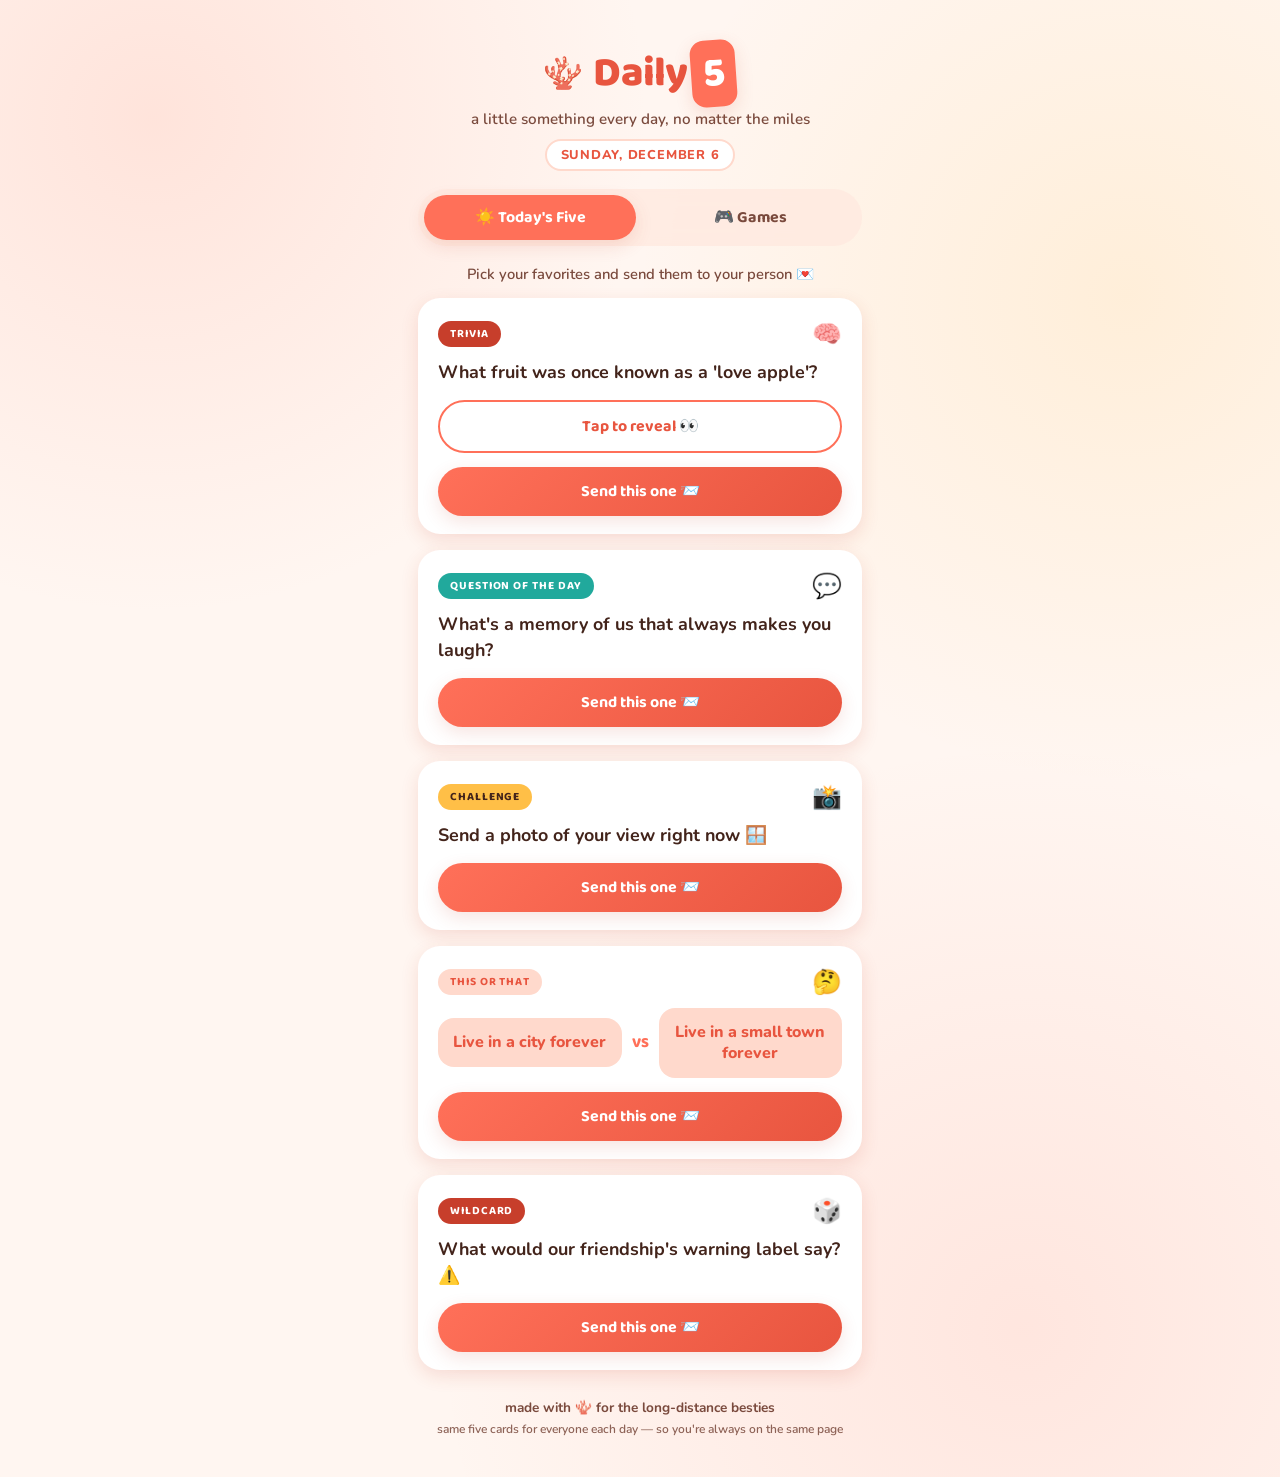
==== daily5/index.html @ 33b3934d "Refine Daily5: stricter link validation, compact iMessage layout, small-screen fit Reject tic-tac-to" ====
<!DOCTYPE html>
<html lang="en">
<head>
  <meta charset="UTF-8" />
  <meta name="viewport" content="width=device-width, initial-scale=1.0, viewport-fit=cover" />
  <title>Daily5 🪸 — trivia, questions & games for long-distance friends</title>
  <meta name="description" content="Five fresh cards a day for long-distance friends: trivia with a reveal, questions of the day, photo challenges, and turn-based games you play over Messages." />
  <meta property="og:title" content="Daily5 🪸" />
  <meta property="og:description" content="Five fresh cards a day for long-distance friends. Trivia, questions, challenges & games — right in Messages." />
  <meta property="og:type" content="website" />
  <meta property="og:url" content="https://trumooo.github.io/daily5/" />
  <meta property="og:image" content="https://trumooo.github.io/daily5/og-image.png" />
  <meta name="twitter:card" content="summary_large_image" />
  <meta name="theme-color" content="#ff7059" media="(prefers-color-scheme: light)" />
  <meta name="theme-color" content="#241310" media="(prefers-color-scheme: dark)" />
  <meta name="apple-mobile-web-app-capable" content="yes" />
  <meta name="apple-mobile-web-app-status-bar-style" content="default" />
  <meta name="apple-mobile-web-app-title" content="Daily5" />
  <link rel="manifest" href="manifest.webmanifest" />
  <link rel="apple-touch-icon" href="apple-touch-icon.png" />
  <link rel="icon" href="data:image/svg+xml,<svg xmlns='http://www.w3.org/2000/svg' viewBox='0 0 100 100'><text y='.9em' font-size='90'>🪸</text></svg>" />
  <link rel="preconnect" href="https://fonts.googleapis.com" />
  <link rel="preconnect" href="https://fonts.gstatic.com" crossorigin />
  <link href="https://fonts.googleapis.com/css2?family=Baloo+2:wght@700;800&family=Nunito:wght@400;600;700;800&display=swap" rel="stylesheet" />
  <link rel="stylesheet" href="styles.css" />
</head>
<body>
  <div class="app">

    <header class="header">
      <div class="logo-row">
        <span class="logo-coral" aria-hidden="true">🪸</span>
        <h1>Daily<span class="logo-five">5</span></h1>
      </div>
      <p class="tagline">a little something every day, no matter the miles</p>
      <p class="date-chip" id="date-chip"></p>
    </header>

    <nav class="tabs" id="tabs" aria-label="Sections">
      <button type="button" class="tab active" data-tab="today">☀️ Today's Five</button>
      <button type="button" class="tab" data-tab="games">🎮 Games</button>
    </nav>

    <noscript>
      <p class="hint">Daily5 needs JavaScript to shuffle today's cards — please enable it and refresh 🪸</p>
    </noscript>

    <main>
      <!-- Today's five cards -->
      <section id="view-today" class="view" aria-label="Today's five cards">
        <p class="hint">Pick your favorites and send them to your person 💌</p>
        <div id="deck"></div>
      </section>

      <!-- Games list -->
      <section id="view-games" class="view hidden" aria-label="Games">
        <p class="hint">Turn-based games that travel through Messages — like passing notes, but faster 📨</p>
        <div id="game-list"></div>
      </section>

      <!-- Single received card (opened from a shared link) -->
      <section id="view-card" class="view hidden" aria-label="Card sent to you">
        <button type="button" class="back-btn" data-back>← back to today's five</button>
        <div id="single-card"></div>
      </section>

      <!-- Tic-Tac-Toe -->
      <section id="view-ttt" class="view hidden" aria-label="Tic-Tac-Toe">
        <button type="button" class="back-btn" data-back>← back</button>
        <div class="game-head">
          <h2>⭕ Tic-Tac-Toe</h2>
          <span class="players-badge">👥 2 players</span>
        </div>
        <p class="game-status" id="ttt-status" aria-live="polite"></p>
        <div class="ttt-board" id="ttt-board" role="grid" aria-label="Tic-Tac-Toe board"></div>
        <div class="game-actions">
          <button type="button" class="btn btn-primary hidden" id="ttt-send">Send your move 📨</button>
          <button type="button" class="btn btn-ghost" id="ttt-reset">New game</button>
        </div>
      </section>

      <!-- Emoji Riddle -->
      <section id="view-emoji" class="view hidden" aria-label="Emoji Riddle">
        <button type="button" class="back-btn" data-back>← back</button>
        <div class="game-head">
          <h2>🧩 Emoji Riddle</h2>
          <span class="players-badge">👥 2 players</span>
        </div>

        <div id="emoji-compose">
          <p class="game-status">Write something in pure emoji — a movie, song, place, or inside joke — and let them sweat it out.</p>
          <label class="field">
            <span>Your emoji riddle</span>
            <input id="emoji-puzzle" type="text" inputmode="text" placeholder="🐠🔍 (Finding Nemo)" maxlength="40"
                   autocomplete="off" autocapitalize="off" enterkeyhint="next" />
          </label>
          <label class="field">
            <span>The answer (hidden until they tap reveal)</span>
            <input id="emoji-answer" type="text" placeholder="Finding Nemo" maxlength="60"
                   autocomplete="off" enterkeyhint="send" />
          </label>
          <div class="game-actions">
            <button type="button" class="btn btn-primary" id="emoji-send">Send riddle 📨</button>
          </div>
        </div>

        <div id="emoji-solve" class="hidden">
          <p class="game-status">Your friend sent you a riddle. Guess it out loud, then check yourself:</p>
          <div class="emoji-display" id="emoji-display"></div>
          <div class="reveal-wrap">
            <button type="button" class="btn btn-reveal" id="emoji-reveal">Tap to reveal 👀</button>
            <p class="answer hidden" id="emoji-answer-text" aria-live="polite"></p>
          </div>
          <div class="game-actions">
            <button type="button" class="btn btn-primary hidden" id="emoji-back-atcha">Send one back 🔁</button>
          </div>
        </div>
      </section>

      <!-- Trivia Battle -->
      <section id="view-battle" class="view hidden" aria-label="Trivia Battle">
        <button type="button" class="back-btn" data-back>← back</button>
        <div class="game-head">
          <h2>⚔️ Trivia Battle</h2>
          <span class="players-badge">👥 2 players</span>
        </div>
        <p class="game-status" id="battle-status" aria-live="polite">Five questions, same for both of you today. Answer honestly — friendship court is in session.</p>
        <div id="battle-arena"></div>
        <div class="game-actions">
          <button type="button" class="btn btn-primary hidden" id="battle-send">Send your score 📨</button>
          <button type="button" class="btn btn-ghost hidden" id="battle-again">Play today's set</button>
        </div>
      </section>
    </main>

    <footer class="footer">
      <p>made with 🪸 for the long-distance besties</p>
      <p class="footnote">same five cards for everyone each day — so you're always on the same page</p>
    </footer>
  </div>

  <div class="toast" id="toast" role="status" aria-live="polite"></div>

  <script src="content.js"></script>
  <script src="script.js"></script>
</body>
</html>
---- daily5/styles.css ----
/* ---------- Daily5 · coral theme ---------- */

:root {
  --coral: #ff7059;
  --coral-deep: #e8553f;
  --coral-dark: #c73e2b;
  --coral-soft: #ffb4a2;
  --peach: #ffd9cc;
  --cream: #fff6f1;
  --card: #ffffff;
  --ink: #43241b;
  --ink-soft: #7a4a3d;
  --teal: #21a99c;
  --gold: #ffbf47;
  --answer-bg: #fff3ef;
  --field-bg: #ffffff;
  --tabs-bg: rgba(255, 233, 224, 0.82);
  --shadow: 0 6px 18px rgba(199, 62, 43, 0.14);
  --radius: 22px;
  color-scheme: light dark;
}

@media (prefers-color-scheme: dark) {
  :root {
    --coral: #ff7d66;
    --coral-deep: #ff8f7a;
    --coral-dark: #b23a28;
    --coral-soft: #8a4636;
    --peach: #4a2b22;
    --cream: #241310;
    --card: #33201a;
    --ink: #ffe9e2;
    --ink-soft: #d9a696;
    --teal: #2ec4b6;
    --gold: #e0a52f;
    --answer-bg: #3f2419;
    --field-bg: #2b1a15;
    --tabs-bg: rgba(51, 32, 26, 0.85);
    --shadow: 0 6px 18px rgba(0, 0, 0, 0.35);
  }
}

* { margin: 0; padding: 0; box-sizing: border-box; }

html { -webkit-text-size-adjust: 100%; }

body {
  font-family: "Nunito", -apple-system, BlinkMacSystemFont, sans-serif;
  -webkit-font-smoothing: antialiased;
  -webkit-tap-highlight-color: transparent;
  background: var(--cream);
  background-image:
    radial-gradient(circle at 12% 8%, rgba(255, 180, 162, 0.28) 0, transparent 28%),
    radial-gradient(circle at 88% 20%, rgba(255, 191, 71, 0.14) 0, transparent 30%),
    radial-gradient(circle at 80% 90%, rgba(255, 112, 89, 0.12) 0, transparent 35%);
  color: var(--ink);
  min-height: 100vh;
  padding: env(safe-area-inset-top) env(safe-area-inset-right) env(safe-area-inset-bottom) env(safe-area-inset-left);
}

button, input { touch-action: manipulation; }

:focus-visible {
  outline: 3px solid var(--coral);
  outline-offset: 2px;
}

.view:focus { outline: none; }

.app {
  max-width: 480px;
  margin: 0 auto;
  padding: 24px 18px 40px;
}

/* ---------- header ---------- */

.header { text-align: center; margin-bottom: 18px; }

.logo-row {
  display: flex;
  align-items: center;
  justify-content: center;
  gap: 10px;
}

.logo-coral { font-size: 2rem; }

.header h1 {
  font-family: "Baloo 2", "Nunito", sans-serif;
  font-weight: 800;
  font-size: 2.6rem;
  letter-spacing: -0.02em;
  color: var(--coral-deep);
}

.logo-five {
  display: inline-block;
  background: var(--coral);
  color: #fff;
  border-radius: 14px;
  padding: 0 12px;
  margin-left: 4px;
  transform: rotate(-4deg);
  box-shadow: var(--shadow);
}

.tagline {
  color: var(--ink-soft);
  font-size: 0.95rem;
  font-weight: 600;
  margin-top: 2px;
}

.date-chip {
  display: inline-block;
  margin-top: 10px;
  background: var(--card);
  border: 2px solid var(--peach);
  color: var(--coral-deep);
  font-weight: 800;
  font-size: 0.8rem;
  letter-spacing: 0.06em;
  text-transform: uppercase;
  border-radius: 999px;
  padding: 5px 14px;
}

/* ---------- tabs ---------- */

.tabs {
  position: sticky;
  top: calc(env(safe-area-inset-top) + 8px);
  z-index: 10;
  display: flex;
  gap: 8px;
  background: var(--tabs-bg);
  -webkit-backdrop-filter: blur(10px);
  backdrop-filter: blur(10px);
  padding: 6px;
  border-radius: 999px;
  margin-bottom: 18px;
}

.tab {
  flex: 1;
  border: none;
  background: transparent;
  font-family: "Baloo 2", sans-serif;
  font-weight: 700;
  font-size: 1rem;
  color: var(--ink-soft);
  padding: 10px 0;
  border-radius: 999px;
  cursor: pointer;
  transition: all 0.18s ease;
}

.tab.active {
  background: var(--coral);
  color: #fff;
  box-shadow: var(--shadow);
}

/* ---------- views / cards ---------- */

.hidden { display: none !important; }

.hint {
  text-align: center;
  color: var(--ink-soft);
  font-size: 0.92rem;
  font-weight: 600;
  margin-bottom: 14px;
}

.card {
  background: var(--card);
  border-radius: var(--radius);
  box-shadow: var(--shadow);
  padding: 18px 18px 16px;
  margin-bottom: 16px;
  border: 2px solid transparent;
  transition: transform 0.15s ease;
  animation: rise 0.35s ease backwards;
}

#deck .card:nth-child(2) { animation-delay: 0.05s; }
#deck .card:nth-child(3) { animation-delay: 0.1s; }
#deck .card:nth-child(4) { animation-delay: 0.15s; }
#deck .card:nth-child(5) { animation-delay: 0.2s; }

@keyframes rise {
  from { transform: translateY(10px); opacity: 0; }
  to { transform: translateY(0); opacity: 1; }
}

.card:active { transform: scale(0.99); }

.card-top {
  display: flex;
  align-items: center;
  justify-content: space-between;
  margin-bottom: 10px;
}

.badge {
  font-family: "Baloo 2", sans-serif;
  font-weight: 700;
  font-size: 0.72rem;
  letter-spacing: 0.08em;
  text-transform: uppercase;
  padding: 4px 12px;
  border-radius: 999px;
  color: #fff;
}

.badge-trivia   { background: var(--coral-dark); }
.badge-qotd     { background: var(--teal); }
.badge-challenge{ background: var(--gold); color: #43241b; }
.badge-thisOrThat { background: var(--peach); color: var(--coral-deep); }
.badge-wildcard { background: var(--coral-dark); }

.card-emoji { font-size: 1.5rem; }

.card-text {
  font-size: 1.12rem;
  font-weight: 700;
  line-height: 1.45;
  margin-bottom: 14px;
  overflow-wrap: break-word;
}

/* this-or-that pills */
.tot-row {
  display: flex;
  align-items: center;
  gap: 10px;
  margin-bottom: 14px;
}

.tot-option {
  flex: 1;
  background: var(--peach);
  color: var(--coral-deep);
  font-weight: 800;
  text-align: center;
  border-radius: 16px;
  padding: 14px 10px;
  font-size: 1rem;
  line-height: 1.3;
}

.tot-vs {
  font-family: "Baloo 2", sans-serif;
  font-weight: 800;
  color: var(--coral);
  font-size: 0.9rem;
}

/* reveal */
.reveal-wrap { margin-bottom: 14px; }

.answer {
  background: var(--answer-bg);
  border: 2px dashed var(--coral-soft);
  border-radius: 14px;
  padding: 12px 14px;
  font-weight: 800;
  color: var(--coral-deep);
  font-size: 1.05rem;
  overflow-wrap: break-word;
  animation: pop 0.25s ease;
}

@keyframes pop {
  0% { transform: scale(0.9); opacity: 0; }
  100% { transform: scale(1); opacity: 1; }
}

/* ---------- buttons ---------- */

.btn {
  font-family: "Baloo 2", sans-serif;
  font-weight: 700;
  font-size: 1rem;
  border: none;
  border-radius: 999px;
  padding: 12px 22px;
  min-height: 44px;
  cursor: pointer;
  user-select: none;
  -webkit-user-select: none;
  transition: transform 0.12s ease, box-shadow 0.12s ease;
}

.btn:active { transform: scale(0.96); }

.btn:disabled { cursor: default; }

.btn-primary {
  background: linear-gradient(135deg, #ff7059 0%, #e8553f 100%);
  color: #fff;
  box-shadow: var(--shadow);
  width: 100%;
}

.btn-reveal {
  background: var(--card);
  color: var(--coral-deep);
  border: 2px solid var(--coral);
  width: 100%;
}

.btn-ghost {
  background: transparent;
  color: var(--ink-soft);
  border: 2px solid var(--peach);
  width: 100%;
}

@media (hover: hover) {
  .btn-primary:hover, .btn-reveal:hover {
    transform: translateY(-1px);
    box-shadow: 0 8px 22px rgba(199, 62, 43, 0.22);
  }
}

.card-actions { display: flex; flex-direction: column; gap: 8px; }

.back-btn {
  background: none;
  border: none;
  color: var(--coral-deep);
  font-family: "Nunito", sans-serif;
  font-weight: 800;
  font-size: 0.95rem;
  cursor: pointer;
  padding: 4px 0;
  margin-bottom: 12px;
}

/* ---------- games ---------- */

.game-card {
  display: flex;
  align-items: center;
  gap: 14px;
  background: var(--card);
  border-radius: var(--radius);
  box-shadow: var(--shadow);
  padding: 16px;
  margin-bottom: 14px;
  cursor: pointer;
  border: 2px solid transparent;
  width: 100%;
  text-align: left;
  font-family: inherit;
  color: inherit;
  user-select: none;
  -webkit-user-select: none;
  transition: border-color 0.15s ease, transform 0.12s ease;
}

.game-card:hover { border-color: var(--coral-soft); }
.game-card:active { transform: scale(0.98); }

.game-emoji {
  font-size: 2rem;
  background: var(--peach);
  border-radius: 16px;
  width: 58px;
  height: 58px;
  display: flex;
  align-items: center;
  justify-content: center;
  flex-shrink: 0;
}

.game-info { flex: 1; }

.game-info h3 {
  font-family: "Baloo 2", sans-serif;
  font-size: 1.15rem;
  color: var(--ink);
}

.game-info p {
  color: var(--ink-soft);
  font-size: 0.86rem;
  font-weight: 600;
  line-height: 1.35;
  margin-top: 2px;
}

.players-badge {
  display: inline-block;
  background: var(--coral);
  color: #fff;
  font-family: "Baloo 2", sans-serif;
  font-weight: 700;
  font-size: 0.72rem;
  letter-spacing: 0.05em;
  text-transform: uppercase;
  border-radius: 999px;
  padding: 4px 10px;
  white-space: nowrap;
}

.game-head {
  display: flex;
  align-items: center;
  justify-content: space-between;
  flex-wrap: wrap;
  gap: 6px 10px;
  margin-bottom: 8px;
}

.game-head h2 {
  font-family: "Baloo 2", sans-serif;
  font-size: 1.5rem;
  color: var(--coral-deep);
}

.game-status {
  color: var(--ink-soft);
  font-weight: 700;
  font-size: 0.95rem;
  margin-bottom: 16px;
  line-height: 1.4;
}

.game-actions {
  display: flex;
  flex-direction: column;
  gap: 8px;
  margin-top: 16px;
}

/* tic-tac-toe */
.ttt-board {
  display: grid;
  grid-template-columns: repeat(3, 1fr);
  gap: 10px;
  max-width: 320px;
  margin: 0 auto;
}

.ttt-cell {
  aspect-ratio: 1;
  background: var(--card);
  border: 2px solid var(--peach);
  border-radius: 18px;
  font-size: 2.4rem;
  font-family: "Baloo 2", sans-serif;
  cursor: pointer;
  display: flex;
  align-items: center;
  justify-content: center;
  box-shadow: var(--shadow);
  user-select: none;
  -webkit-user-select: none;
  transition: transform 0.1s ease;
}

.ttt-cell:not(:disabled):hover { border-color: var(--coral); }
.ttt-cell:active { transform: scale(0.94); }
.ttt-cell:disabled { cursor: default; }

.ttt-cell.win {
  background: var(--peach);
  border-color: var(--coral);
  animation: winpulse 0.6s ease 2;
}

@keyframes winpulse {
  50% { transform: scale(1.06); }
}

/* emoji riddle */
.field { display: block; margin-bottom: 12px; }

.field span {
  display: block;
  font-weight: 800;
  font-size: 0.85rem;
  color: var(--ink-soft);
  margin-bottom: 6px;
}

.field input {
  width: 100%;
  font-family: "Nunito", sans-serif;
  font-size: 1.1rem;
  font-weight: 700;
  color: var(--ink);
  background: var(--field-bg);
  border: 2px solid var(--peach);
  border-radius: 16px;
  padding: 13px 15px;
  outline: none;
}

.field input:focus { border-color: var(--coral); }

.field input::placeholder { color: var(--ink-soft); opacity: 0.6; }

.emoji-display {
  background: var(--card);
  border-radius: var(--radius);
  box-shadow: var(--shadow);
  font-size: 2.6rem;
  text-align: center;
  padding: 30px 16px;
  margin-bottom: 16px;
  line-height: 1.4;
  word-break: break-word;
}

/* trivia battle */
.battle-q {
  background: var(--card);
  border-radius: var(--radius);
  box-shadow: var(--shadow);
  padding: 16px;
  margin-bottom: 12px;
}

.battle-q .qnum {
  font-family: "Baloo 2", sans-serif;
  font-weight: 700;
  font-size: 0.75rem;
  color: var(--coral);
  text-transform: uppercase;
  letter-spacing: 0.08em;
}

.battle-q .qtext {
  font-weight: 700;
  font-size: 1.02rem;
  line-height: 1.4;
  margin: 6px 0 12px;
  overflow-wrap: break-word;
}

.score-row { display: flex; gap: 8px; }

.score-row .btn { flex: 1; padding: 10px 8px; font-size: 0.9rem; }

.btn-yes { background: var(--teal); color: #fff; }
.btn-no  { background: var(--peach); color: var(--coral-deep); }

.btn-yes:disabled:not(.picked), .btn-no:disabled:not(.picked) { opacity: 0.35; }
.btn-yes.picked, .btn-no.picked { outline: 3px solid var(--coral-dark); }

.battle-result {
  text-align: center;
  background: var(--card);
  border-radius: var(--radius);
  box-shadow: var(--shadow);
  padding: 24px 18px;
  margin-bottom: 12px;
}

.battle-result .big {
  font-family: "Baloo 2", sans-serif;
  font-size: 1.8rem;
  color: var(--coral-deep);
  margin-bottom: 6px;
}

.battle-result p { color: var(--ink-soft); font-weight: 700; }

/* ---------- footer & toast ---------- */

.footer {
  text-align: center;
  margin-top: 28px;
  color: var(--ink-soft);
  font-weight: 700;
  font-size: 0.85rem;
}

.footnote { font-size: 0.75rem; font-weight: 600; opacity: 0.85; margin-top: 4px; }

.toast {
  position: fixed;
  left: 50%;
  bottom: calc(env(safe-area-inset-bottom) + 28px);
  transform: translateX(-50%) translateY(80px);
  background: #2b1712;
  color: #fff;
  font-weight: 700;
  font-size: 0.9rem;
  padding: 12px 20px;
  border-radius: 999px;
  opacity: 0;
  transition: all 0.25s ease;
  pointer-events: none;
  z-index: 50;
  max-width: 90vw;
  text-align: center;
}

.toast.show {
  opacity: 1;
  transform: translateX(-50%) translateY(0);
}

@media (min-width: 520px) {
  .app { padding-top: 40px; }
}

/* very narrow phones (e.g. iPhone SE) */
@media (max-width: 350px) {
  .header h1 { font-size: 2.1rem; }
  .logo-coral { font-size: 1.6rem; }
  .tab { font-size: 0.9rem; }
  .tot-option { font-size: 0.9rem; padding: 12px 8px; }
  .score-row { flex-direction: column; }
}

/* compact layout inside the Messages drawer (?imsg=1) */
.imsg .tagline,
.imsg .date-chip,
.imsg .footer { display: none; }

.imsg .header { margin-bottom: 10px; }
.imsg .header h1 { font-size: 1.7rem; }
.imsg .logo-coral { font-size: 1.3rem; }
.imsg .logo-five { border-radius: 9px; padding: 0 8px; }
.imsg .app { padding: 10px 14px 20px; }
.imsg .hint { display: none; }

@media (prefers-reduced-motion: reduce) {
  *, *::before, *::after {
    animation-duration: 0.01ms !important;
    animation-iteration-count: 1 !important;
    transition-duration: 0.01ms !important;
  }
}
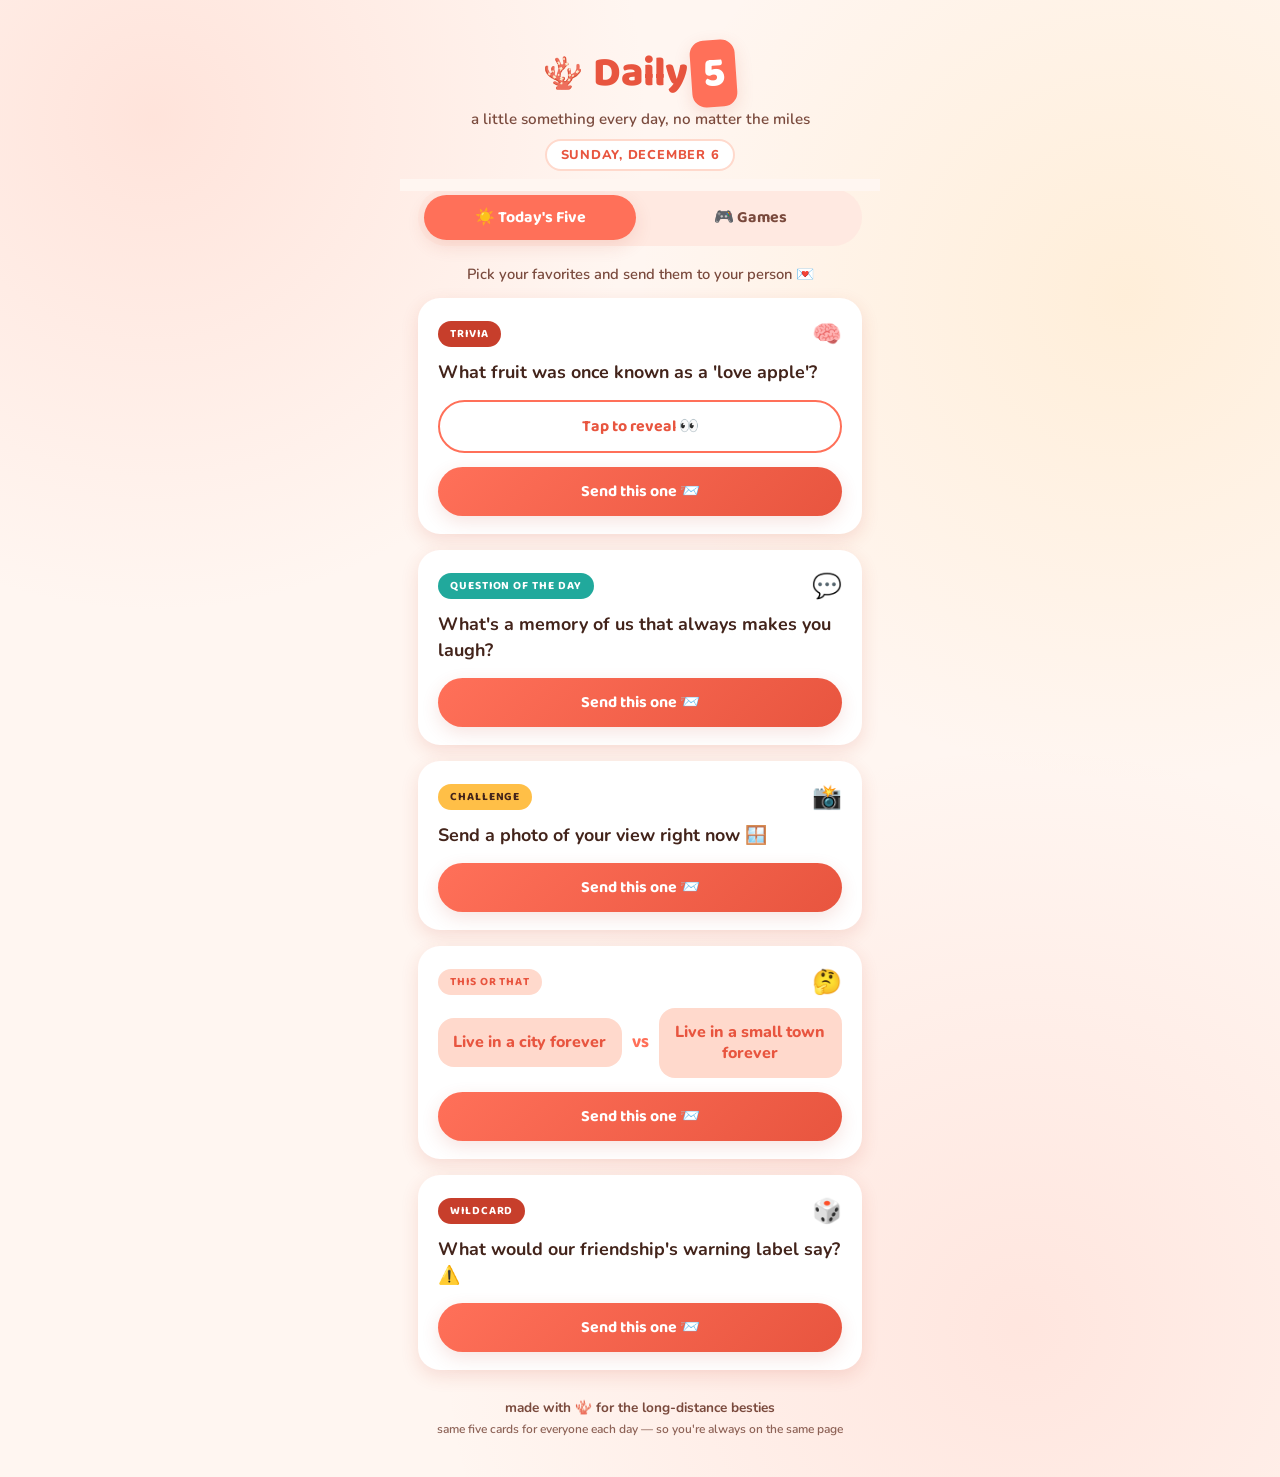
==== commit 33630f38: "Make Trivia Battle shareable before finishing The battle screen previously had no share affordance u" ====
--- a/daily5/index.html
+++ b/daily5/index.html
@@ -49,6 +49,10 @@
       <!-- Today's five cards -->
       <section id="view-today" class="view" aria-label="Today's five cards">
         <p class="hint">Pick your favorites and send them to your person 💌</p>
+        <div class="deck-notice hidden" id="deck-notice" role="status">
+          <span>🌏 Showing <strong id="deck-notice-date"></strong> — your friend's today, synced so you see the same five.</span>
+          <button type="button" class="notice-btn" id="deck-today-btn">See my today →</button>
+        </div>
         <div id="deck"></div>
       </section>
 
@@ -117,6 +121,51 @@
         </div>
       </section>
 
+      <!-- Pictionary -->
+      <section id="view-pict" class="view hidden" aria-label="Pictionary">
+        <button type="button" class="back-btn" data-back>← back</button>
+        <div class="game-head">
+          <h2>🎨 Pictionary</h2>
+          <span class="players-badge">👥 2 players</span>
+        </div>
+
+        <div id="pict-compose">
+          <p class="game-status">Draw your word below — no letters, no numbers! They'll watch it appear and guess.</p>
+          <div class="word-row">
+            <label class="field">
+              <span>Your word (hidden until they reveal)</span>
+              <input id="pict-word" type="text" maxlength="24" autocomplete="off" enterkeyhint="done" />
+            </label>
+            <button type="button" class="btn-dice" id="pict-dice" aria-label="Shuffle to a new random word">🎲</button>
+          </div>
+          <div class="pict-canvas-wrap">
+            <canvas class="pict-canvas" id="pict-canvas" aria-label="Drawing canvas — draw with your finger or mouse"></canvas>
+          </div>
+          <div class="pict-toolbar">
+            <button type="button" class="btn btn-ghost" id="pict-undo">↩️ Undo</button>
+            <button type="button" class="btn btn-ghost" id="pict-clear">🧽 Clear</button>
+          </div>
+          <div class="game-actions">
+            <button type="button" class="btn btn-primary" id="pict-send">Send drawing 📨</button>
+          </div>
+        </div>
+
+        <div id="pict-solve" class="hidden">
+          <p class="game-status">Your friend drew this masterpiece. What is it?!</p>
+          <div class="pict-canvas-wrap">
+            <canvas class="pict-canvas" id="pict-canvas2" aria-label="Your friend's drawing"></canvas>
+          </div>
+          <div class="reveal-wrap pict-reveal-wrap">
+            <button type="button" class="btn btn-reveal" id="pict-reveal">Tap to reveal the word 👀</button>
+            <p class="answer hidden" id="pict-word-text" aria-live="polite"></p>
+          </div>
+          <div class="game-actions">
+            <button type="button" class="btn btn-ghost" id="pict-replay">Watch it again ▶️</button>
+            <button type="button" class="btn btn-primary hidden" id="pict-back-atcha">Draw one back 🎨</button>
+          </div>
+        </div>
+      </section>
+
       <!-- Trivia Battle -->
       <section id="view-battle" class="view hidden" aria-label="Trivia Battle">
         <button type="button" class="back-btn" data-back>← back</button>
@@ -125,9 +174,11 @@
           <span class="players-badge">👥 2 players</span>
         </div>
         <p class="game-status" id="battle-status" aria-live="polite">Five questions, same for both of you today. Answer honestly — friendship court is in session.</p>
+        <p class="battle-progress hidden" id="battle-progress" aria-live="polite"></p>
         <div id="battle-arena"></div>
         <div class="game-actions">
           <button type="button" class="btn btn-primary hidden" id="battle-send">Send your score 📨</button>
+          <button type="button" class="btn btn-ghost" id="battle-invite">Challenge a friend 📨</button>
           <button type="button" class="btn btn-ghost hidden" id="battle-again">Play today's set</button>
         </div>
       </section>
--- a/daily5/styles.css
+++ b/daily5/styles.css
@@ -14,7 +14,8 @@
   --gold: #ffbf47;
   --answer-bg: #fff3ef;
   --field-bg: #ffffff;
-  --tabs-bg: rgba(255, 233, 224, 0.82);
+  --tabs-bg: rgba(255, 233, 224, 0.97);
+  --tabs-solid: #ffe9e0;
   --shadow: 0 6px 18px rgba(199, 62, 43, 0.14);
   --radius: 22px;
   color-scheme: light dark;
@@ -35,7 +36,8 @@
     --gold: #e0a52f;
     --answer-bg: #3f2419;
     --field-bg: #2b1a15;
-    --tabs-bg: rgba(51, 32, 26, 0.85);
+    --tabs-bg: rgba(51, 32, 26, 0.97);
+    --tabs-solid: #33201a;
     --shadow: 0 6px 18px rgba(0, 0, 0, 0.35);
   }
 }
@@ -142,6 +144,33 @@
   margin-bottom: 18px;
 }
 
+/* Solid strip covering the gap between the viewport top and the floating
+   bar — without it, card text scrolls visibly through the gap and reads
+   as overlapping. */
+.tabs::after {
+  content: "";
+  position: absolute;
+  left: -18px;
+  right: -18px;
+  bottom: calc(100% - 2px);
+  height: calc(env(safe-area-inset-top) + 12px);
+  background: var(--cream);
+}
+
+/* Browsers without backdrop-filter get a fully opaque bar (plus an opaque
+   strip behind the pill's rounded corners) — otherwise cards scrolling
+   underneath show through as overlapping text. */
+@supports not ((backdrop-filter: blur(1px)) or (-webkit-backdrop-filter: blur(1px))) {
+  .tabs { background: var(--tabs-solid); }
+  .tabs::before {
+    content: "";
+    position: absolute;
+    inset: -10px -18px -4px;
+    background: var(--cream);
+    z-index: -1;
+  }
+}
+
 .tab {
   flex: 1;
   border: none;
@@ -174,6 +203,36 @@
   margin-bottom: 14px;
 }
 
+.deck-notice {
+  display: flex;
+  flex-direction: column;
+  gap: 10px;
+  background: var(--card);
+  border: 2px dashed var(--teal);
+  border-radius: 18px;
+  padding: 14px 16px;
+  margin-bottom: 16px;
+  color: var(--ink-soft);
+  font-weight: 700;
+  font-size: 0.9rem;
+  line-height: 1.4;
+}
+
+.deck-notice strong { color: var(--teal); }
+
+.notice-btn {
+  align-self: flex-start;
+  font-family: "Baloo 2", sans-serif;
+  font-weight: 700;
+  font-size: 0.9rem;
+  background: var(--teal);
+  color: #fff;
+  border: none;
+  border-radius: 999px;
+  padding: 8px 18px;
+  cursor: pointer;
+}
+
 .card {
   background: var(--card);
   border-radius: var(--radius);
@@ -183,6 +242,7 @@
   border: 2px solid transparent;
   transition: transform 0.15s ease;
   animation: rise 0.35s ease backwards;
+  scroll-margin-top: 90px;
 }
 
 #deck .card:nth-child(2) { animation-delay: 0.05s; }
@@ -201,7 +261,29 @@
   display: flex;
   align-items: center;
   justify-content: space-between;
+  flex-wrap: wrap;
+  gap: 6px 10px;
   margin-bottom: 10px;
+}
+
+.card-top-left {
+  display: flex;
+  align-items: center;
+  gap: 8px;
+  flex-wrap: wrap;
+}
+
+.sent-chip {
+  font-family: "Baloo 2", sans-serif;
+  font-weight: 700;
+  font-size: 0.68rem;
+  letter-spacing: 0.05em;
+  text-transform: uppercase;
+  background: var(--teal);
+  color: #fff;
+  border-radius: 999px;
+  padding: 3px 10px;
+  animation: pop 0.25s ease;
 }
 
 .badge {
@@ -241,6 +323,7 @@
 
 .tot-option {
   flex: 1;
+  min-width: 0;
   background: var(--peach);
   color: var(--coral-deep);
   font-weight: 800;
@@ -249,6 +332,7 @@
   padding: 14px 10px;
   font-size: 1rem;
   line-height: 1.3;
+  overflow-wrap: anywhere;
 }
 
 .tot-vs {
@@ -345,7 +429,8 @@
 .game-card {
   display: flex;
   align-items: center;
-  gap: 14px;
+  flex-wrap: wrap;
+  gap: 12px 14px;
   background: var(--card);
   border-radius: var(--radius);
   box-shadow: var(--shadow);
@@ -377,7 +462,7 @@
   flex-shrink: 0;
 }
 
-.game-info { flex: 1; }
+.game-info { flex: 1; min-width: 160px; }
 
 .game-info h3 {
   font-family: "Baloo 2", sans-serif;
@@ -392,6 +477,32 @@
   line-height: 1.35;
   margin-top: 2px;
 }
+
+.game-side {
+  display: flex;
+  flex-direction: column;
+  align-items: flex-end;
+  gap: 8px;
+  margin-left: auto;
+}
+
+.btn-invite {
+  font-family: "Baloo 2", sans-serif;
+  font-weight: 700;
+  font-size: 0.85rem;
+  background: var(--card);
+  color: var(--coral-deep);
+  border: 2px solid var(--coral);
+  border-radius: 999px;
+  padding: 7px 16px;
+  min-height: 36px;
+  cursor: pointer;
+  white-space: nowrap;
+  transition: transform 0.12s ease;
+}
+
+.btn-invite:active { transform: scale(0.94); }
+.btn-invite:disabled { cursor: default; }
 
 .players-badge {
   display: inline-block;
@@ -464,6 +575,13 @@
 }
 
 .ttt-cell:not(:disabled):hover { border-color: var(--coral); }
+
+@media (hover: hover) {
+  .ttt-cell:not(:disabled):empty:hover::after {
+    content: attr(data-preview);
+    opacity: 0.35;
+  }
+}
 .ttt-cell:active { transform: scale(0.94); }
 .ttt-cell:disabled { cursor: default; }
 
@@ -517,13 +635,74 @@
   word-break: break-word;
 }
 
+/* pictionary */
+.word-row {
+  display: flex;
+  gap: 8px;
+  align-items: flex-end;
+  margin-bottom: 12px;
+}
+
+.word-row .field { flex: 1; margin-bottom: 0; }
+
+.btn-dice {
+  width: 54px;
+  height: 54px;
+  flex-shrink: 0;
+  font-size: 1.5rem;
+  background: var(--card);
+  border: 2px solid var(--peach);
+  border-radius: 16px;
+  cursor: pointer;
+  transition: transform 0.12s ease;
+}
+
+.btn-dice:active { transform: rotate(-20deg) scale(0.92); }
+
+.pict-canvas-wrap {
+  background: #fffdfb;
+  border: 2px solid var(--peach);
+  border-radius: var(--radius);
+  box-shadow: var(--shadow);
+  overflow: hidden;
+}
+
+.pict-canvas {
+  display: block;
+  width: 100%;
+  aspect-ratio: 1;
+  touch-action: none;
+  cursor: crosshair;
+}
+
+#pict-canvas2 { cursor: default; }
+
+.pict-toolbar {
+  display: flex;
+  gap: 8px;
+  margin-top: 10px;
+}
+
+.pict-toolbar .btn { flex: 1; }
+
+.pict-reveal-wrap { margin-top: 14px; }
+
 /* trivia battle */
+.battle-progress {
+  font-family: "Baloo 2", sans-serif;
+  font-weight: 700;
+  font-size: 0.85rem;
+  color: var(--teal);
+  margin: -8px 0 14px;
+}
+
 .battle-q {
   background: var(--card);
   border-radius: var(--radius);
   box-shadow: var(--shadow);
   padding: 16px;
   margin-bottom: 12px;
+  scroll-margin-top: 90px;
 }
 
 .battle-q .qnum {
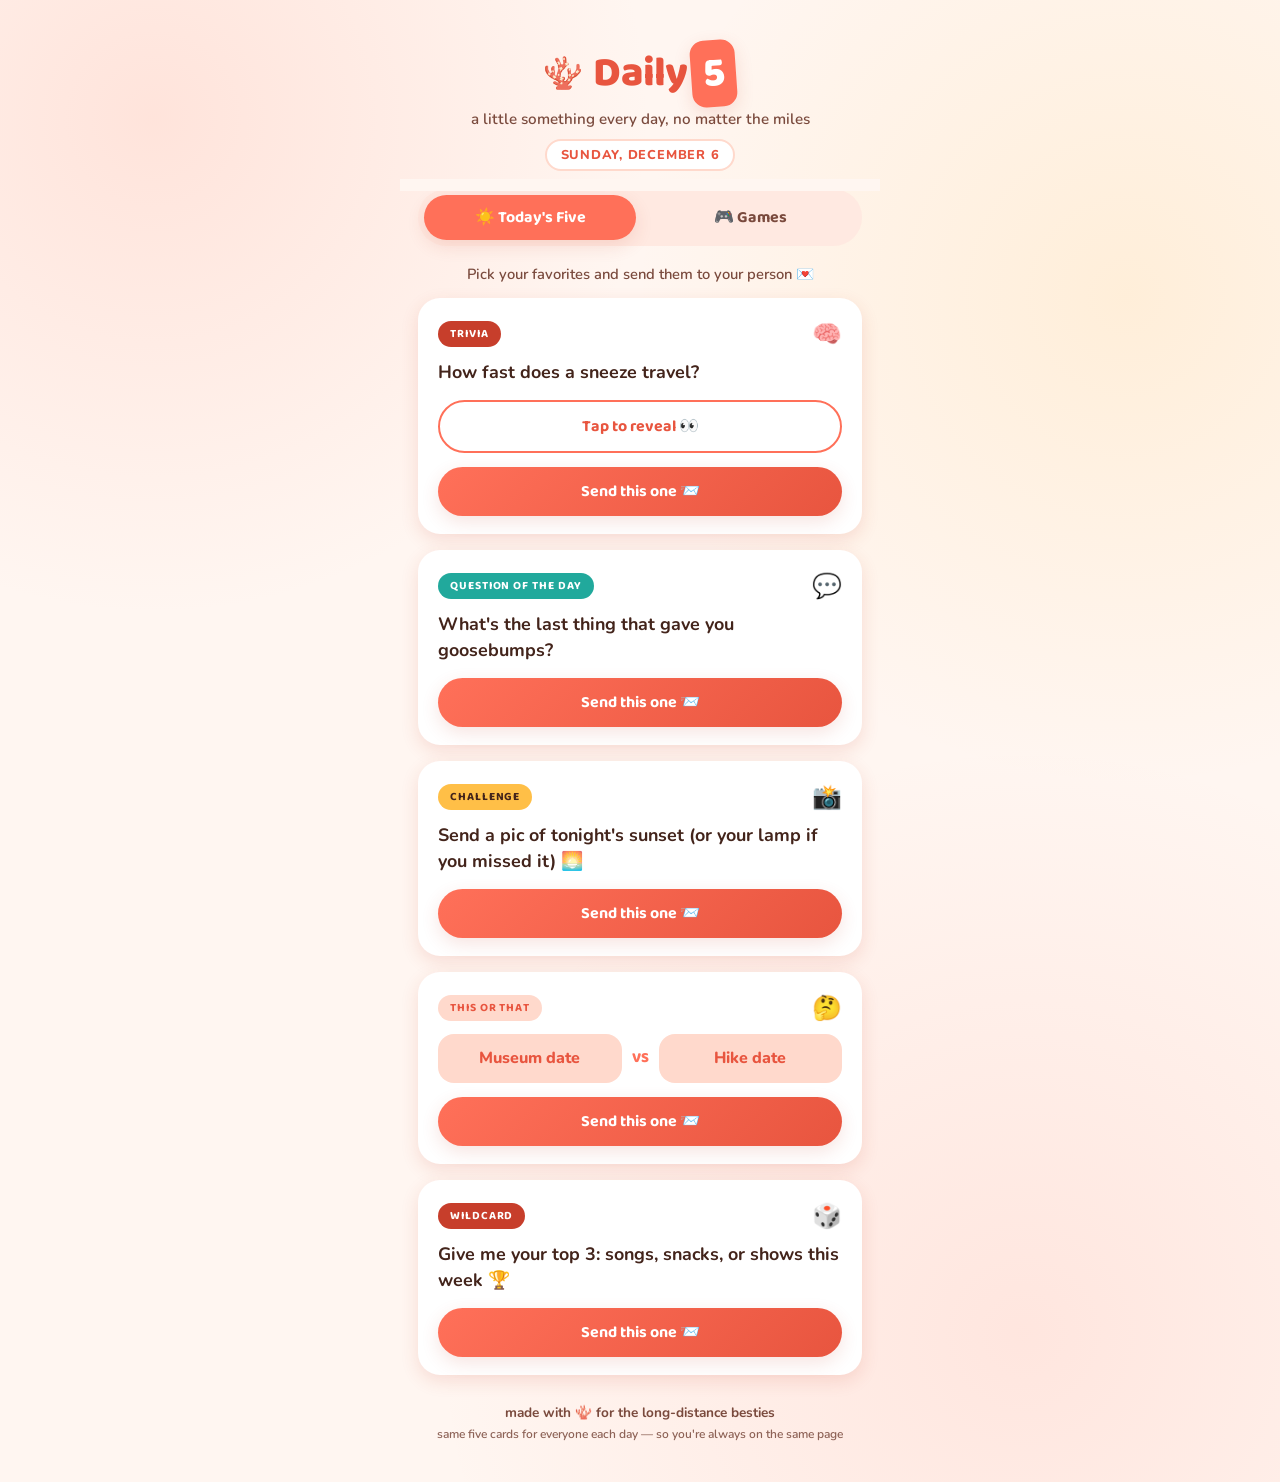
==== commit 58dd916a: "Pictionary: 5-color palette and a 60-second draw timer Five brush colors (coral, teal, blue, gold, i" ====
--- a/daily5/index.html
+++ b/daily5/index.html
@@ -130,13 +130,23 @@
         </div>
 
         <div id="pict-compose">
-          <p class="game-status">Draw your word below — no letters, no numbers! They'll watch it appear and guess.</p>
+          <p class="game-status">Draw your word — no letters, no numbers! The clock starts on your first stroke, and they'll watch it appear and guess.</p>
           <div class="word-row">
             <label class="field">
               <span>Your word (hidden until they reveal)</span>
               <input id="pict-word" type="text" maxlength="24" autocomplete="off" enterkeyhint="done" />
             </label>
             <button type="button" class="btn-dice" id="pict-dice" aria-label="Shuffle to a new random word">🎲</button>
+          </div>
+          <div class="pict-tools-row">
+            <div class="pict-colors" role="radiogroup" aria-label="Brush color" id="pict-colors">
+              <button type="button" class="color-dot active" data-color="0" style="--dot:#e8553f" aria-label="Coral brush"></button>
+              <button type="button" class="color-dot" data-color="1" style="--dot:#2ec4b6" aria-label="Teal brush"></button>
+              <button type="button" class="color-dot" data-color="2" style="--dot:#4a90e2" aria-label="Blue brush"></button>
+              <button type="button" class="color-dot" data-color="3" style="--dot:#e8a33d" aria-label="Gold brush"></button>
+              <button type="button" class="color-dot" data-color="4" style="--dot:#43241b" aria-label="Ink brush"></button>
+            </div>
+            <span class="pict-timer" id="pict-timer" aria-live="polite"></span>
           </div>
           <div class="pict-canvas-wrap">
             <canvas class="pict-canvas" id="pict-canvas" aria-label="Drawing canvas — draw with your finger or mouse"></canvas>
--- a/daily5/styles.css
+++ b/daily5/styles.css
@@ -342,6 +342,95 @@
   font-size: 0.9rem;
 }
 
+/* in-app responses on received cards */
+.resp-banner {
+  background: var(--answer-bg);
+  border: 2px dashed var(--coral-soft);
+  border-radius: 14px;
+  padding: 10px 14px;
+  font-weight: 800;
+  color: var(--coral-deep);
+  font-size: 0.92rem;
+  margin-bottom: 12px;
+}
+
+.resp-quote {
+  background: var(--peach);
+  border-radius: 14px;
+  padding: 12px 14px;
+  margin-bottom: 12px;
+}
+
+.resp-quote span {
+  display: block;
+  font-family: "Baloo 2", sans-serif;
+  font-weight: 700;
+  font-size: 0.72rem;
+  letter-spacing: 0.06em;
+  text-transform: uppercase;
+  color: var(--coral-deep);
+  margin-bottom: 4px;
+}
+
+.resp-quote p {
+  font-weight: 700;
+  color: var(--ink);
+  overflow-wrap: break-word;
+}
+
+.answer-box {
+  width: 100%;
+  font-family: "Nunito", sans-serif;
+  font-size: 1.05rem;
+  font-weight: 700;
+  color: var(--ink);
+  background: var(--field-bg);
+  border: 2px solid var(--peach);
+  border-radius: 16px;
+  padding: 12px 14px;
+  outline: none;
+  resize: none;
+  margin-bottom: 2px;
+}
+
+.answer-box:focus { border-color: var(--coral); }
+.answer-box::placeholder { color: var(--ink-soft); opacity: 0.6; }
+
+.tot-legend {
+  text-align: center;
+  color: var(--ink-soft);
+  font-weight: 700;
+  font-size: 0.82rem;
+  margin-bottom: 10px;
+}
+
+.resp-verdict {
+  text-align: center;
+  font-family: "Baloo 2", sans-serif;
+  font-weight: 700;
+  color: var(--coral-deep);
+  margin-bottom: 10px;
+}
+
+button.tot-option {
+  font-family: "Nunito", sans-serif;
+  cursor: pointer;
+  transition: transform 0.12s ease, border-color 0.12s ease;
+  border: 2px solid transparent;
+}
+
+button.tot-option:active { transform: scale(0.96); }
+button.tot-option.mine { border-color: var(--coral-dark); background: var(--coral-soft); }
+
+.tot-option.theirs { position: relative; border: 2px dashed var(--teal); }
+.tot-option.theirs::before {
+  content: "⭐";
+  position: absolute;
+  top: -10px;
+  right: -6px;
+  font-size: 0.95rem;
+}
+
 /* reveal */
 .reveal-wrap { margin-bottom: 14px; }
 
@@ -659,6 +748,60 @@
 
 .btn-dice:active { transform: rotate(-20deg) scale(0.92); }
 
+.pict-tools-row {
+  display: flex;
+  align-items: center;
+  justify-content: space-between;
+  gap: 10px;
+  margin-bottom: 10px;
+}
+
+.pict-colors {
+  display: flex;
+  gap: 8px;
+}
+
+.color-dot {
+  width: 34px;
+  height: 34px;
+  border-radius: 50%;
+  background: var(--dot);
+  border: 3px solid var(--card);
+  box-shadow: 0 0 0 2px var(--peach);
+  cursor: pointer;
+  transition: transform 0.12s ease, box-shadow 0.12s ease;
+}
+
+.color-dot:active { transform: scale(0.9); }
+
+.color-dot.active {
+  box-shadow: 0 0 0 3px var(--dot);
+  transform: scale(1.1);
+}
+
+.pict-timer {
+  font-family: "Baloo 2", sans-serif;
+  font-weight: 700;
+  font-size: 0.85rem;
+  color: var(--ink-soft);
+  background: var(--card);
+  border: 2px solid var(--peach);
+  border-radius: 999px;
+  padding: 6px 12px;
+  white-space: nowrap;
+}
+
+.pict-timer.low {
+  color: #fff;
+  background: var(--coral-dark);
+  border-color: var(--coral-dark);
+  animation: timerpulse 1s ease infinite;
+}
+
+@keyframes timerpulse {
+  50% { transform: scale(1.06); }
+}
+
 .pict-canvas-wrap {
   background: #fffdfb;
   border: 2px solid var(--peach);
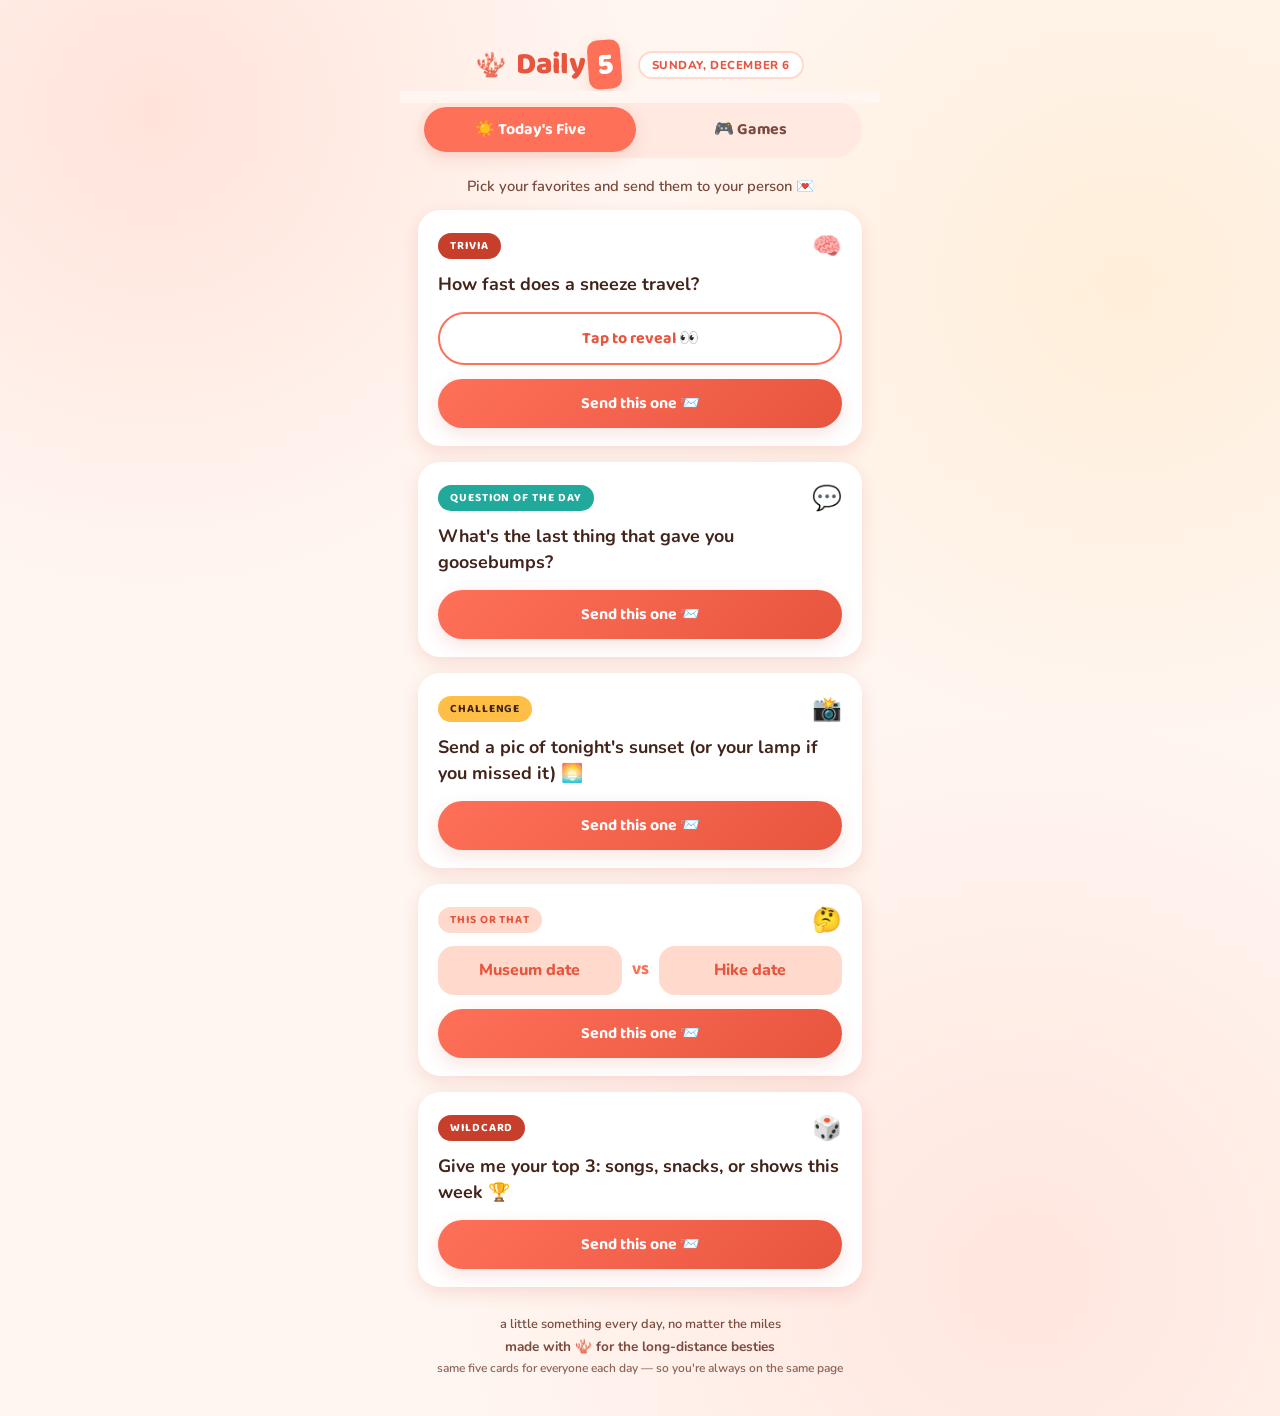
==== commit 6a563a21: "App-wide design sprint: compact header, waiting states, onward paths, riddle spark Second design spr" ====
--- a/daily5/index.html
+++ b/daily5/index.html
@@ -31,9 +31,8 @@
       <div class="logo-row">
         <span class="logo-coral" aria-hidden="true">🪸</span>
         <h1>Daily<span class="logo-five">5</span></h1>
+        <p class="date-chip" id="date-chip"></p>
       </div>
-      <p class="tagline">a little something every day, no matter the miles</p>
-      <p class="date-chip" id="date-chip"></p>
     </header>
 
     <nav class="tabs" id="tabs" aria-label="Sections">
@@ -56,9 +55,9 @@
         <div id="deck"></div>
       </section>
 
-      <!-- Games list -->
+      <!-- Games grid -->
       <section id="view-games" class="view hidden" aria-label="Games">
-        <p class="hint">Turn-based games that travel through Messages — like passing notes, but faster 📨</p>
+        <p class="hint">Tap a game to send it 📨 — ✏️ ones you set up first</p>
         <div id="game-list"></div>
       </section>
 
@@ -92,12 +91,15 @@
         </div>
 
         <div id="emoji-compose">
-          <p class="game-status">Write something in pure emoji — a movie, song, place, or inside joke — and let them sweat it out.</p>
-          <label class="field">
-            <span>Your emoji riddle</span>
-            <input id="emoji-puzzle" type="text" inputmode="text" placeholder="🐠🔍 (Finding Nemo)" maxlength="40"
-                   autocomplete="off" autocapitalize="off" enterkeyhint="next" />
-          </label>
+          <p class="game-status" id="emoji-status">Write something in pure emoji and let them sweat it out.</p>
+          <div class="word-row">
+            <label class="field">
+              <span id="emoji-label">Your emoji riddle</span>
+              <input id="emoji-puzzle" type="text" inputmode="text" placeholder="🐠🔍 (Finding Nemo)" maxlength="40"
+                     autocomplete="off" autocapitalize="off" enterkeyhint="next" />
+            </label>
+            <button type="button" class="btn-dice" id="emoji-dice" aria-label="Deal a category prompt">🎲</button>
+          </div>
           <label class="field">
             <span>The answer (hidden until they tap reveal)</span>
             <input id="emoji-answer" type="text" placeholder="Finding Nemo" maxlength="60"
@@ -130,7 +132,7 @@
         </div>
 
         <div id="pict-compose">
-          <p class="game-status">Draw your word — no letters, no numbers! The clock starts on your first stroke, and they'll watch it appear and guess.</p>
+          <p class="game-status" id="pict-status">Draw your word — no letters, no numbers! The clock starts on your first stroke, and they'll watch it appear and guess.</p>
           <div class="word-row">
             <label class="field">
               <span>Your word (hidden until they reveal)</span>
@@ -183,8 +185,11 @@
           <h2>⚔️ Trivia Battle</h2>
           <span class="players-badge">👥 2 players</span>
         </div>
-        <p class="game-status" id="battle-status" aria-live="polite">Five questions, same for both of you today. Answer honestly — friendship court is in session.</p>
-        <p class="battle-progress hidden" id="battle-progress" aria-live="polite"></p>
+        <p class="game-status" id="battle-status" aria-live="polite"></p>
+        <div class="battle-topbar hidden" id="battle-topbar">
+          <div class="battle-pips" id="battle-pips" aria-label="Question progress"></div>
+          <span class="pict-timer" id="battle-timer" aria-live="off"></span>
+        </div>
         <div id="battle-arena"></div>
         <div class="game-actions">
           <button type="button" class="btn btn-primary hidden" id="battle-send">Send your score 📨</button>
@@ -195,6 +200,7 @@
     </main>
 
     <footer class="footer">
+      <p class="tagline">a little something every day, no matter the miles</p>
       <p>made with 🪸 for the long-distance besties</p>
       <p class="footnote">same five cards for everyone each day — so you're always on the same page</p>
     </footer>
--- a/daily5/styles.css
+++ b/daily5/styles.css
@@ -77,21 +77,24 @@
 
 /* ---------- header ---------- */
 
-.header { text-align: center; margin-bottom: 18px; }
+/* Compact one-row header: brand left, date right, tagline lives in the
+   footer — content starts higher on every visit. */
+.header { margin-bottom: 12px; }
 
 .logo-row {
   display: flex;
   align-items: center;
   justify-content: center;
-  gap: 10px;
-}
-
-.logo-coral { font-size: 2rem; }
+  flex-wrap: wrap;
+  gap: 6px 10px;
+}
+
+.logo-coral { font-size: 1.5rem; }
 
 .header h1 {
   font-family: "Baloo 2", "Nunito", sans-serif;
   font-weight: 800;
-  font-size: 2.6rem;
+  font-size: 1.9rem;
   letter-spacing: -0.02em;
   color: var(--coral-deep);
 }
@@ -100,32 +103,32 @@
   display: inline-block;
   background: var(--coral);
   color: #fff;
-  border-radius: 14px;
-  padding: 0 12px;
-  margin-left: 4px;
+  border-radius: 10px;
+  padding: 0 9px;
+  margin-left: 3px;
   transform: rotate(-4deg);
   box-shadow: var(--shadow);
 }
 
 .tagline {
   color: var(--ink-soft);
-  font-size: 0.95rem;
+  font-size: 0.8rem;
   font-weight: 600;
-  margin-top: 2px;
+  margin-bottom: 4px;
 }
 
 .date-chip {
   display: inline-block;
-  margin-top: 10px;
+  margin-left: 6px;
   background: var(--card);
   border: 2px solid var(--peach);
   color: var(--coral-deep);
   font-weight: 800;
-  font-size: 0.8rem;
-  letter-spacing: 0.06em;
+  font-size: 0.72rem;
+  letter-spacing: 0.05em;
   text-transform: uppercase;
   border-radius: 999px;
-  padding: 5px 14px;
+  padding: 4px 12px;
 }
 
 /* ---------- tabs ---------- */
@@ -515,20 +518,25 @@
 
 /* ---------- games ---------- */
 
+/* GamePigeon-style tile grid: tap a tile, the game message goes out. */
+#game-list {
+  display: grid;
+  grid-template-columns: repeat(2, 1fr);
+  gap: 12px;
+}
+
 .game-card {
   display: flex;
-  align-items: center;
-  flex-wrap: wrap;
-  gap: 12px 14px;
+  flex-direction: column;
+  align-items: center;
+  gap: 6px;
   background: var(--card);
   border-radius: var(--radius);
   box-shadow: var(--shadow);
-  padding: 16px;
-  margin-bottom: 14px;
+  padding: 20px 10px 14px;
   cursor: pointer;
   border: 2px solid transparent;
-  width: 100%;
-  text-align: left;
+  text-align: center;
   font-family: inherit;
   color: inherit;
   user-select: none;
@@ -537,61 +545,43 @@
 }
 
 .game-card:hover { border-color: var(--coral-soft); }
-.game-card:active { transform: scale(0.98); }
-
-.game-emoji {
-  font-size: 2rem;
-  background: var(--peach);
-  border-radius: 16px;
-  width: 58px;
-  height: 58px;
-  display: flex;
-  align-items: center;
-  justify-content: center;
-  flex-shrink: 0;
-}
-
-.game-info { flex: 1; min-width: 160px; }
-
-.game-info h3 {
-  font-family: "Baloo 2", sans-serif;
-  font-size: 1.15rem;
+.game-card:active { transform: scale(0.96); }
+
+.tile-emoji {
+  font-size: 2.8rem;
+  line-height: 1;
+  margin-bottom: 4px;
+}
+
+.tile-name {
+  font-family: "Baloo 2", sans-serif;
+  font-weight: 700;
+  font-size: 1.02rem;
   color: var(--ink);
-}
-
-.game-info p {
-  color: var(--ink-soft);
-  font-size: 0.86rem;
-  font-weight: 600;
-  line-height: 1.35;
-  margin-top: 2px;
-}
-
-.game-side {
-  display: flex;
-  flex-direction: column;
-  align-items: flex-end;
-  gap: 8px;
-  margin-left: auto;
-}
-
-.btn-invite {
-  font-family: "Baloo 2", sans-serif;
-  font-weight: 700;
-  font-size: 0.85rem;
-  background: var(--card);
-  color: var(--coral-deep);
-  border: 2px solid var(--coral);
+  line-height: 1.15;
+}
+
+.tile-badge {
+  font-family: "Baloo 2", sans-serif;
+  font-weight: 700;
+  font-size: 0.7rem;
+  letter-spacing: 0.05em;
+  background: var(--coral);
+  color: #fff;
   border-radius: 999px;
-  padding: 7px 16px;
-  min-height: 36px;
-  cursor: pointer;
-  white-space: nowrap;
-  transition: transform 0.12s ease;
-}
-
-.btn-invite:active { transform: scale(0.94); }
-.btn-invite:disabled { cursor: default; }
+  padding: 3px 10px;
+}
+
+.tile-hint {
+  color: var(--ink-soft);
+  font-weight: 700;
+  font-size: 0.72rem;
+}
+
+/* An open game takes the whole screen, GamePigeon-style. */
+.in-game .header,
+.in-game .tabs { display: none; }
+.in-game .app { padding-top: 14px; }
 
 .players-badge {
   display: inline-block;
@@ -752,7 +742,8 @@
   display: flex;
   align-items: center;
   justify-content: space-between;
-  gap: 10px;
+  flex-wrap: wrap;
+  gap: 8px 10px;
   margin-bottom: 10px;
 }
 
@@ -830,14 +821,101 @@
 
 .pict-reveal-wrap { margin-top: 14px; }
 
-/* trivia battle */
-.battle-progress {
+/* trivia battle (one-question wizard) */
+.battle-topbar {
+  display: flex;
+  align-items: center;
+  justify-content: space-between;
+  flex-wrap: wrap;
+  gap: 8px 10px;
+  margin-bottom: 12px;
+}
+
+.battle-pips { display: flex; gap: 8px; }
+
+.pip {
+  width: 30px;
+  height: 30px;
+  border-radius: 50%;
+  display: flex;
+  align-items: center;
+  justify-content: center;
   font-family: "Baloo 2", sans-serif;
   font-weight: 700;
   font-size: 0.85rem;
-  color: var(--teal);
-  margin: -8px 0 14px;
-}
+  background: var(--peach);
+  color: transparent;
+}
+
+.pip.current { box-shadow: 0 0 0 3px var(--coral); background: var(--card); }
+.pip.hit { background: var(--teal); color: #fff; }
+.pip.miss { background: var(--coral-dark); color: #fff; }
+
+.battle-opts {
+  display: grid;
+  grid-template-columns: 1fr 1fr;
+  gap: 10px;
+}
+
+.battle-opts .opt {
+  min-width: 0;
+  background: var(--peach);
+  color: var(--coral-deep);
+  font-family: "Nunito", sans-serif;
+  font-weight: 800;
+  font-size: 0.95rem;
+  line-height: 1.3;
+  text-align: center;
+  border: 2px solid transparent;
+  border-radius: 16px;
+  padding: 14px 10px;
+  min-height: 58px;
+  cursor: pointer;
+  overflow-wrap: anywhere;
+  transition: transform 0.12s ease, border-color 0.12s ease;
+}
+
+.battle-opts .opt:not(:disabled):hover { border-color: var(--coral); }
+.battle-opts .opt:active { transform: scale(0.96); }
+.battle-opts .opt:disabled { cursor: default; }
+.battle-opts .opt.right { background: var(--teal); color: #fff; animation: pop 0.25s ease; }
+.battle-opts .opt.wrong { background: var(--coral-dark); color: #fff; }
+.battle-opts .opt:disabled:not(.right):not(.wrong) { opacity: 0.45; }
+
+.trail-row {
+  display: flex;
+  align-items: center;
+  justify-content: center;
+  gap: 10px;
+  margin: 8px 0;
+}
+
+.trail-label {
+  font-family: "Baloo 2", sans-serif;
+  font-weight: 700;
+  font-size: 0.8rem;
+  color: var(--ink-soft);
+  width: 42px;
+  text-align: right;
+}
+
+.trail { display: flex; gap: 6px; }
+
+.trail span {
+  width: 26px;
+  height: 26px;
+  border-radius: 50%;
+  display: flex;
+  align-items: center;
+  justify-content: center;
+  font-family: "Baloo 2", sans-serif;
+  font-weight: 700;
+  font-size: 0.8rem;
+  color: #fff;
+}
+
+.trail .hit { background: var(--teal); }
+.trail .miss { background: var(--coral-dark); }
 
 .battle-q {
   background: var(--card);
@@ -935,11 +1013,15 @@
 
 /* very narrow phones (e.g. iPhone SE) */
 @media (max-width: 350px) {
-  .header h1 { font-size: 2.1rem; }
-  .logo-coral { font-size: 1.6rem; }
+  .header h1 { font-size: 1.7rem; }
+  .logo-coral { font-size: 1.3rem; }
   .tab { font-size: 0.9rem; }
   .tot-option { font-size: 0.9rem; padding: 12px 8px; }
   .score-row { flex-direction: column; }
+  .color-dot { width: 28px; height: 28px; }
+  .pict-colors { gap: 6px; }
+  .pip { width: 26px; height: 26px; font-size: 0.75rem; }
+  .battle-pips { gap: 6px; }
 }
 
 /* compact layout inside the Messages drawer (?imsg=1) */
